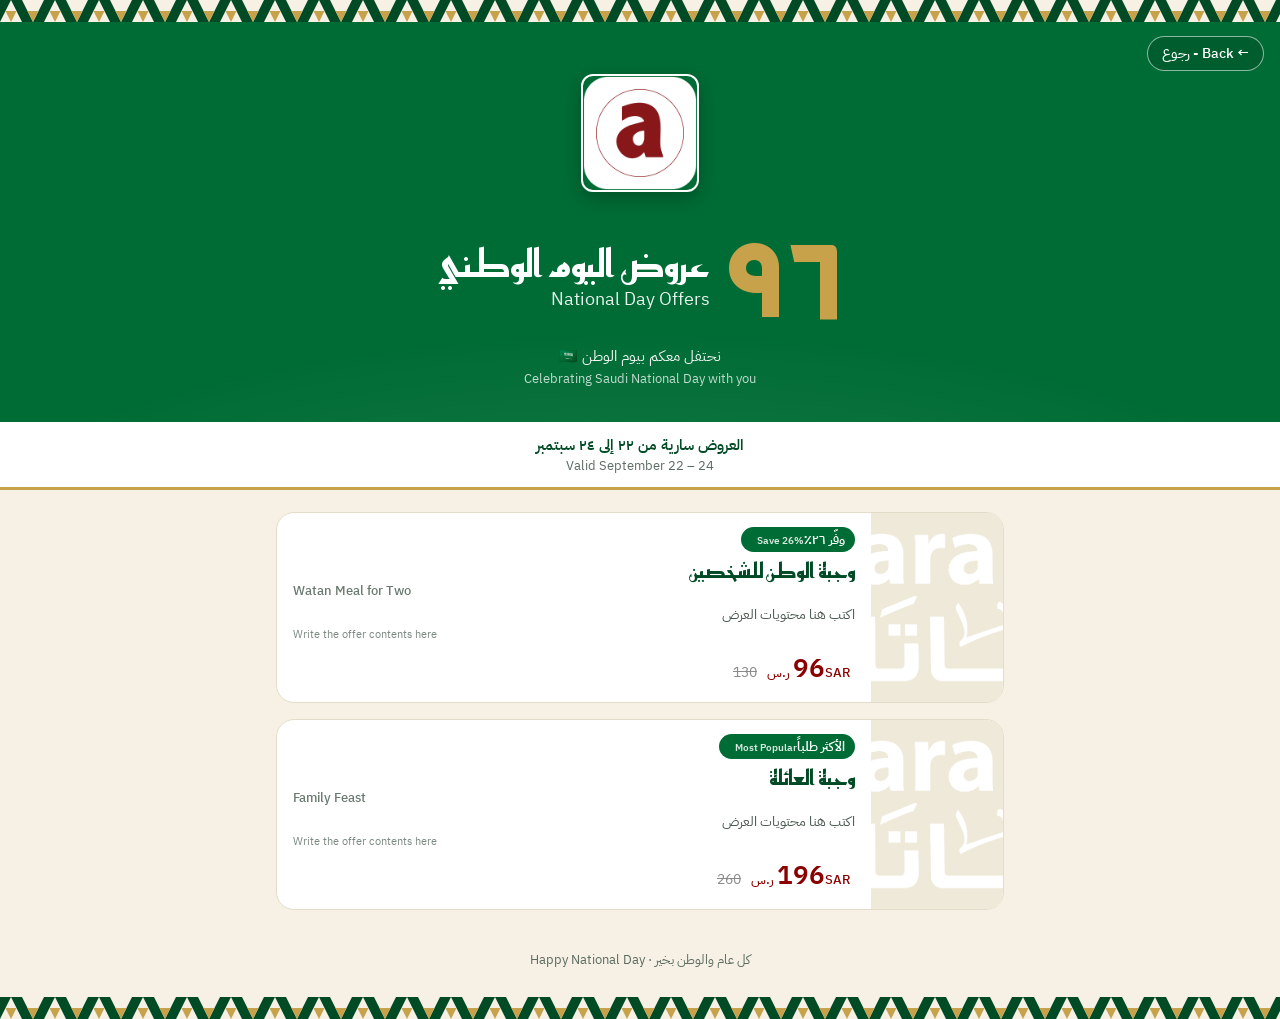
==== national-day.html @ 7df56306 "Rename National-day.html to national-day.html" ====
<!DOCTYPE html>
<html lang="ar" dir="rtl">
<head>
<meta charset="UTF-8">
<meta name="viewport" content="width=device-width, initial-scale=1, viewport-fit=cover">
<title>National Day Offers - عروض اليوم الوطني | Arabiata</title>
<link rel="preconnect" href="https://fonts.googleapis.com">
<link rel="preconnect" href="https://fonts.gstatic.com" crossorigin>
<link href="https://fonts.googleapis.com/css2?family=Reem+Kufi:wght@600;700&family=IBM+Plex+Sans+Arabic:wght@400;500;600&display=swap" rel="stylesheet">
<style>
  :root{
    --green:#006C35;
    --green-deep:#004B25;
    --sand:#F6F1E4;
    --gold:#C8A24A;
    --ink:#1B2A20;
    --brand:#8B0000;
    --white:#fff;
  }
  *{box-sizing:border-box;margin:0;padding:0}
  html{scroll-padding-top:env(safe-area-inset-top,0px)}
  body{
    font-family:"IBM Plex Sans Arabic",system-ui,sans-serif;
    background:var(--sand);color:var(--ink);
    padding-bottom:env(safe-area-inset-bottom,0px);
    min-height:100vh;
  }

  /* Najdi triangle band */
  .najdi{
    height:22px;
    background-color:var(--green-deep);
    background-image:url("data:image/svg+xml,%3Csvg xmlns='http://www.w3.org/2000/svg' width='44' height='22' viewBox='0 0 44 22'%3E%3Cpath d='M0 22L11 0l11 22zM22 0l11 22 11-22z' fill='%23F6F1E4'/%3E%3Cpath d='M11 22L5.5 11h11zM33 22l-5.5-11h11z' fill='%23C8A24A'/%3E%3C/svg%3E");
    background-size:44px 22px;
  }

  header{
    background:var(--green);
    color:var(--white);
    text-align:center;
    padding:calc(env(safe-area-inset-top,0px) + 18px) 20px 34px;
    position:relative;
    overflow:hidden;
  }
  header::before{
    content:"";position:absolute;inset:auto -20% -60% -20%;height:90%;
    background:radial-gradient(ellipse at 50% 100%,rgba(255,255,255,.14),transparent 65%);
  }
  .back{
    position:absolute;top:calc(env(safe-area-inset-top,0px) + 14px);inset-inline-start:16px;
    color:var(--white);text-decoration:none;font-size:14px;font-weight:500;
    border:1px solid rgba(255,255,255,.55);border-radius:999px;padding:6px 14px;
    background:rgba(0,0,0,.12);
  }
  .back:focus-visible,.card:focus-visible{outline:3px solid var(--gold);outline-offset:2px}
  .logo{
    width:118px;height:auto;border-radius:12px;
    border:2px solid var(--white);
    box-shadow:0 6px 18px rgba(0,0,0,.25);
    margin-top:34px;
  }
  .seal{display:flex;align-items:center;justify-content:center;gap:14px;margin-top:22px}
  .seal .num{
    font-family:"Reem Kufi",sans-serif;font-weight:700;
    font-size:clamp(76px,22vw,120px);line-height:.9;color:var(--gold);
  }
  .seal .txt{text-align:start;line-height:1.25}
  .seal .txt b{display:block;font-family:"Reem Kufi",sans-serif;font-size:clamp(26px,7vw,38px);font-weight:700}
  .seal .txt span{font-size:clamp(14px,3.6vw,18px);opacity:.92}
  .subtitle{margin-top:16px;font-size:15px;opacity:.95}
  .subtitle small{display:block;opacity:.8;direction:ltr;margin-top:2px}

  .validity{
    background:var(--white);
    border-bottom:3px solid var(--gold);
    text-align:center;padding:12px 16px;font-weight:600;color:var(--green-deep);font-size:15px;
  }
  .validity small{display:block;font-weight:400;color:#5b6b60;direction:ltr}

  main{max-width:760px;margin:0 auto;padding:22px 16px 40px;display:grid;gap:16px}

  .card{
    background:var(--white);border-radius:18px;overflow:hidden;
    display:grid;grid-template-columns:132px 1fr;
    border:1px solid #e3dcc8;
    position:relative;
  }
  .card img{width:100%;height:100%;min-height:150px;object-fit:cover;background:#eee9d8}
  .body{padding:14px 16px;display:flex;flex-direction:column;gap:6px}
  .badge{
    align-self:flex-start;background:var(--green);color:var(--white);
    font-size:12.5px;font-weight:600;padding:3px 10px;border-radius:999px;
  }
  .badge small{opacity:.85;margin-inline-start:6px;direction:ltr;display:inline-block}
  h2{font-family:"Reem Kufi",sans-serif;font-size:21px;line-height:1.2;color:var(--green-deep)}
  h2 small{display:block;font-family:"IBM Plex Sans Arabic",sans-serif;font-size:13px;font-weight:500;color:#6a7a6f;direction:ltr;text-align:start}
  .desc{font-size:13.5px;color:#4b5a50;line-height:1.55}
  .desc small{display:block;direction:ltr;text-align:start;color:#7a887f}
  .price{margin-top:auto;display:flex;align-items:baseline;gap:10px}
  .price .now{font-size:26px;font-weight:600;color:var(--brand)}
  .price .now span{font-size:13px;font-weight:500;margin-inline-start:4px}
  .price .old{font-size:14px;color:#8a8a8a;text-decoration:line-through}

  footer{text-align:center;padding:0 16px 28px;color:#5b6b60;font-size:13px}
  .empty{text-align:center;padding:40px 10px;color:#5b6b60}

  @media (max-width:420px){
    .card{grid-template-columns:104px 1fr}
    h2{font-size:18px}
  }
  @media (prefers-color-scheme:dark){
    :root{--sand:#101a14;--ink:#EAF1EC}
    .card,.validity{background:#17241c;border-color:#24382b}
    h2{color:#9BD6B0}
    .desc{color:#B8C7BD}
    .validity{color:#9BD6B0}
    .price .now{color:#FF8A80}
  }
  @media (prefers-reduced-motion:no-preference){
    .card{animation:rise .5s ease both}
    .card:nth-child(2){animation-delay:.08s}
    .card:nth-child(3){animation-delay:.16s}
    @keyframes rise{from{opacity:0;transform:translateY(10px)}to{opacity:1;transform:none}}
  }
</style>
</head>
<body>
  <div class="najdi" aria-hidden="true"></div>

  <header>
    <a class="back" href="index.html">← Back - رجوع</a>
    <img class="logo" src="logo-1.png" alt="Arabiata أرابياتا">
    <div class="seal">
      <div class="num" id="num">٩٦</div>
      <div class="txt">
        <b id="titleAr">عروض اليوم الوطني</b>
        <span id="titleEn">National Day Offers</span>
      </div>
    </div>
    <p class="subtitle">نحتفل معكم بيوم الوطن 🇸🇦<small>Celebrating Saudi National Day with you</small></p>
  </header>

  <div class="validity"><span id="validAr">العروض سارية من ٢٢ إلى ٢٤ سبتمبر</span><small id="validEn">Valid September 22 – 24</small></div>

  <main id="offers" aria-live="polite"><p class="empty">جاري التحميل... Loading...</p></main>

  <footer>كل عام والوطن بخير · Happy National Day</footer>
  <div class="najdi" aria-hidden="true"></div>

<script>
const fmt = n => Number(n).toLocaleString('en-US');
const esc = s => String(s ?? '').replace(/[&<>"']/g, c => ({'&':'&amp;','<':'&lt;','>':'&gt;','"':'&quot;',"'":'&#39;'}[c]));

fetch('national-day.json', {cache:'no-cache'})
  .then(r => r.json())
  .then(d => {
    document.getElementById('titleAr').textContent = d.title_ar;
    document.getElementById('titleEn').textContent = d.title_en;
    document.getElementById('num').textContent = d.anniversary_ar;
    document.getElementById('validAr').textContent = d.valid_ar;
    document.getElementById('validEn').textContent = d.valid_en;

    const box = document.getElementById('offers');
    if (!d.offers || !d.offers.length) { box.innerHTML = '<p class="empty">قريباً · Coming soon</p>'; return; }

    box.innerHTML = d.offers.map(o => `
      <article class="card">
        <img src="${esc(o.image || 'placeholder.png')}" alt="${esc(o.name_ar)}" loading="lazy"
             onerror="this.onerror=null;this.src='placeholder.png'">
        <div class="body">
          ${o.badge_ar ? `<span class="badge">${esc(o.badge_ar)}<small>${esc(o.badge_en)}</small></span>` : ''}
          <h2>${esc(o.name_ar)}<small>${esc(o.name_en)}</small></h2>
          <p class="desc">${esc(o.desc_ar)}<small>${esc(o.desc_en)}</small></p>
          <div class="price">
            <span class="now">${fmt(o.price)}<span>SAR ر.س</span></span>
            ${o.old_price ? `<span class="old">${fmt(o.old_price)}</span>` : ''}
          </div>
        </div>
      </article>`).join('');
  })
  .catch(() => {
    document.getElementById('offers').innerHTML =
      '<p class="empty">تعذر تحميل العروض · Could not load offers</p>';
  });
</script>
</body>
</html>
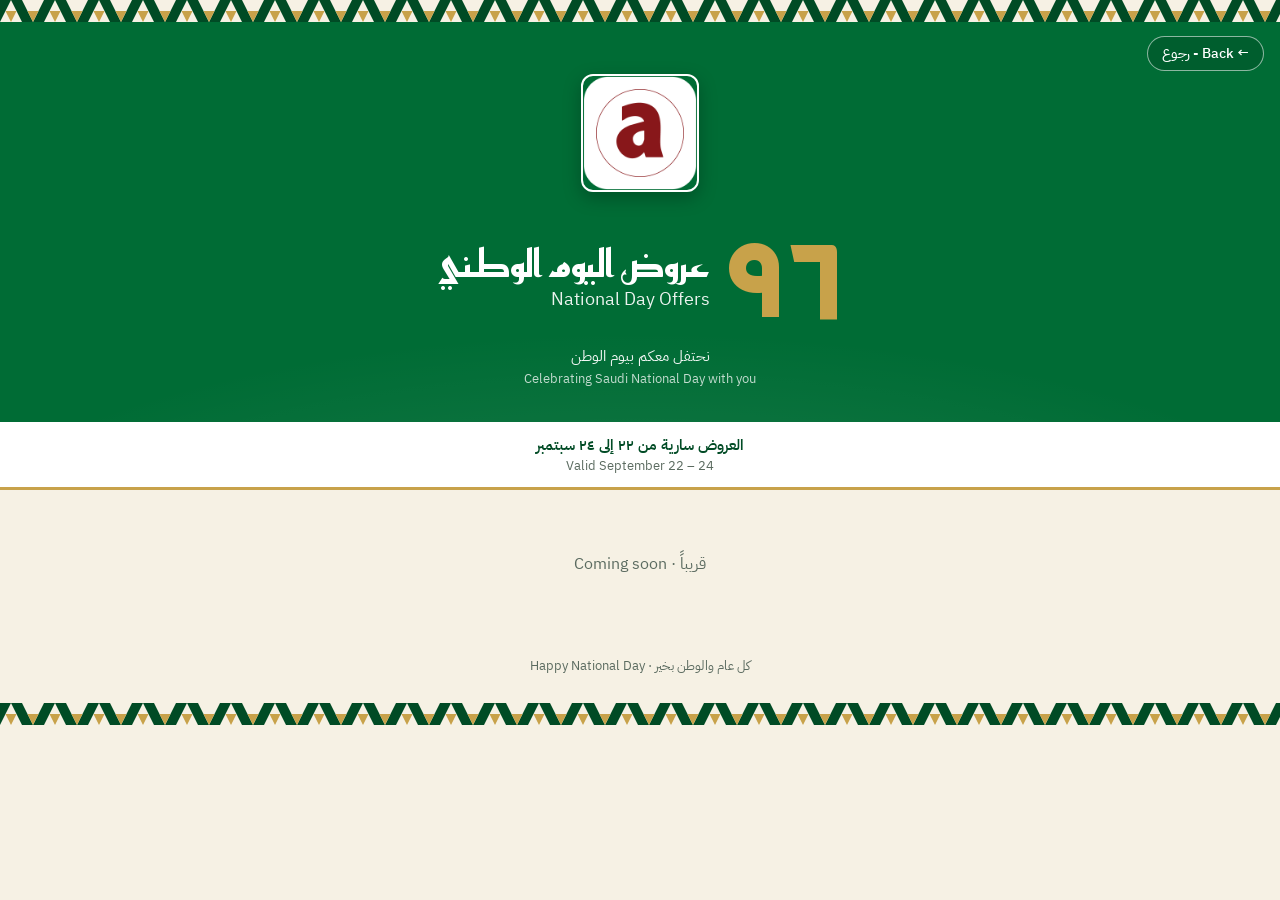
==== commit c2cae76d: "Update national-day.html" ====
--- a/national-day.html
+++ b/national-day.html
@@ -4,6 +4,7 @@
 <meta charset="UTF-8">
 <meta name="viewport" content="width=device-width, initial-scale=1, viewport-fit=cover">
 <title>National Day Offers - عروض اليوم الوطني | Arabiata</title>
+<link rel="icon" type="image/png" href="logo-1.png">
 <link rel="preconnect" href="https://fonts.googleapis.com">
 <link rel="preconnect" href="https://fonts.gstatic.com" crossorigin>
 <link href="https://fonts.googleapis.com/css2?family=Reem+Kufi:wght@600;700&family=IBM+Plex+Sans+Arabic:wght@400;500;600&display=swap" rel="stylesheet">
@@ -52,7 +53,7 @@
     border:1px solid rgba(255,255,255,.55);border-radius:999px;padding:6px 14px;
     background:rgba(0,0,0,.12);
   }
-  .back:focus-visible,.card:focus-visible{outline:3px solid var(--gold);outline-offset:2px}
+  .back:focus-visible{outline:3px solid var(--gold);outline-offset:2px}
   .logo{
     width:118px;height:auto;border-radius:12px;
     border:2px solid var(--white);
@@ -77,49 +78,50 @@
   }
   .validity small{display:block;font-weight:400;color:#5b6b60;direction:ltr}
 
-  main{max-width:760px;margin:0 auto;padding:22px 16px 40px;display:grid;gap:16px}
+  main{
+    max-width:900px;margin:0 auto;padding:22px 14px 40px;
+    display:grid;gap:14px;
+    grid-template-columns:repeat(2,minmax(0,1fr));
+  }
+  @media (min-width:640px){
+    main{grid-template-columns:repeat(3,minmax(0,1fr));gap:18px}
+  }
 
   .card{
     background:var(--white);border-radius:18px;overflow:hidden;
-    display:grid;grid-template-columns:132px 1fr;
     border:1px solid #e3dcc8;
+    display:flex;flex-direction:column;
     position:relative;
   }
-  .card img{width:100%;height:100%;min-height:150px;object-fit:cover;background:#eee9d8}
-  .body{padding:14px 16px;display:flex;flex-direction:column;gap:6px}
+  .card .pic{position:relative;aspect-ratio:1/1;background:#eee9d8}
+  .card img{width:100%;height:100%;object-fit:cover;display:block}
   .badge{
-    align-self:flex-start;background:var(--green);color:var(--white);
-    font-size:12.5px;font-weight:600;padding:3px 10px;border-radius:999px;
+    position:absolute;top:10px;inset-inline-start:10px;
+    background:var(--green);color:var(--white);
+    font-size:12px;font-weight:600;padding:3px 10px;border-radius:999px;
+    box-shadow:0 2px 6px rgba(0,0,0,.25);
   }
-  .badge small{opacity:.85;margin-inline-start:6px;direction:ltr;display:inline-block}
-  h2{font-family:"Reem Kufi",sans-serif;font-size:21px;line-height:1.2;color:var(--green-deep)}
-  h2 small{display:block;font-family:"IBM Plex Sans Arabic",sans-serif;font-size:13px;font-weight:500;color:#6a7a6f;direction:ltr;text-align:start}
-  .desc{font-size:13.5px;color:#4b5a50;line-height:1.55}
-  .desc small{display:block;direction:ltr;text-align:start;color:#7a887f}
-  .price{margin-top:auto;display:flex;align-items:baseline;gap:10px}
-  .price .now{font-size:26px;font-weight:600;color:var(--brand)}
-  .price .now span{font-size:13px;font-weight:500;margin-inline-start:4px}
-  .price .old{font-size:14px;color:#8a8a8a;text-decoration:line-through}
+  .body{padding:12px 14px 14px;display:flex;flex-direction:column;gap:4px;flex:1}
+  h2{font-family:"Reem Kufi",sans-serif;font-size:20px;line-height:1.25;color:var(--green-deep)}
+  h2 small{display:block;font-family:"IBM Plex Sans Arabic",sans-serif;font-size:12.5px;font-weight:500;color:#6a7a6f;direction:ltr;text-align:start}
+  .price{margin-top:auto;padding-top:8px;display:flex;align-items:baseline;gap:8px;flex-wrap:wrap}
+  .price .now{font-size:22px;font-weight:600;color:var(--brand)}
+  .price .now span{font-size:12px;font-weight:500;margin-inline-start:3px}
+  .price .old{font-size:13px;color:#8a8a8a;text-decoration:line-through}
 
   footer{text-align:center;padding:0 16px 28px;color:#5b6b60;font-size:13px}
-  .empty{text-align:center;padding:40px 10px;color:#5b6b60}
+  .empty{grid-column:1/-1;text-align:center;padding:40px 10px;color:#5b6b60}
 
-  @media (max-width:420px){
-    .card{grid-template-columns:104px 1fr}
-    h2{font-size:18px}
-  }
   @media (prefers-color-scheme:dark){
     :root{--sand:#101a14;--ink:#EAF1EC}
     .card,.validity{background:#17241c;border-color:#24382b}
     h2{color:#9BD6B0}
-    .desc{color:#B8C7BD}
+    h2 small{color:#9aab9f}
     .validity{color:#9BD6B0}
     .price .now{color:#FF8A80}
   }
   @media (prefers-reduced-motion:no-preference){
-    .card{animation:rise .5s ease both}
-    .card:nth-child(2){animation-delay:.08s}
-    .card:nth-child(3){animation-delay:.16s}
+    .card{animation:rise .45s ease both}
     @keyframes rise{from{opacity:0;transform:translateY(10px)}to{opacity:1;transform:none}}
   }
 </style>
@@ -137,7 +139,7 @@
         <span id="titleEn">National Day Offers</span>
       </div>
     </div>
-    <p class="subtitle">نحتفل معكم بيوم الوطن 🇸🇦<small>Celebrating Saudi National Day with you</small></p>
+    <p class="subtitle">نحتفل معكم بيوم الوطن<small>Celebrating Saudi National Day with you</small></p>
   </header>
 
   <div class="validity"><span id="validAr">العروض سارية من ٢٢ إلى ٢٤ سبتمبر</span><small id="validEn">Valid September 22 – 24</small></div>
@@ -161,22 +163,27 @@
     document.getElementById('validEn').textContent = d.valid_en;
 
     const box = document.getElementById('offers');
-    if (!d.offers || !d.offers.length) { box.innerHTML = '<p class="empty">قريباً · Coming soon</p>'; return; }
+    if (!d.items || !d.items.length) { box.innerHTML = '<p class="empty">قريباً · Coming soon</p>'; return; }
 
-    box.innerHTML = d.offers.map(o => `
+    box.innerHTML = d.items.map(o => {
+      const hasPrice = typeof o.price === 'number';
+      const hasOld = typeof o.old_price === 'number';
+      return `
       <article class="card">
-        <img src="${esc(o.image || 'placeholder.png')}" alt="${esc(o.name_ar)}" loading="lazy"
-             onerror="this.onerror=null;this.src='placeholder.png'">
+        <div class="pic">
+          <img src="${esc(encodeURI(o.image || 'placeholder.png'))}" alt="${esc(o.name_ar)}" loading="lazy"
+               onerror="this.onerror=null;this.src='placeholder.png'">
+          ${o.badge_ar ? `<span class="badge">${esc(o.badge_ar)}</span>` : ''}
+        </div>
         <div class="body">
-          ${o.badge_ar ? `<span class="badge">${esc(o.badge_ar)}<small>${esc(o.badge_en)}</small></span>` : ''}
           <h2>${esc(o.name_ar)}<small>${esc(o.name_en)}</small></h2>
-          <p class="desc">${esc(o.desc_ar)}<small>${esc(o.desc_en)}</small></p>
-          <div class="price">
-            <span class="now">${fmt(o.price)}<span>SAR ر.س</span></span>
-            ${o.old_price ? `<span class="old">${fmt(o.old_price)}</span>` : ''}
-          </div>
+          ${hasPrice ? `<div class="price">
+            <span class="now">${fmt(o.price)}<span>ر.س SAR</span></span>
+            ${hasOld ? `<span class="old">${fmt(o.old_price)}</span>` : ''}
+          </div>` : ''}
         </div>
-      </article>`).join('');
+      </article>`;
+    }).join('');
   })
   .catch(() => {
     document.getElementById('offers').innerHTML =
